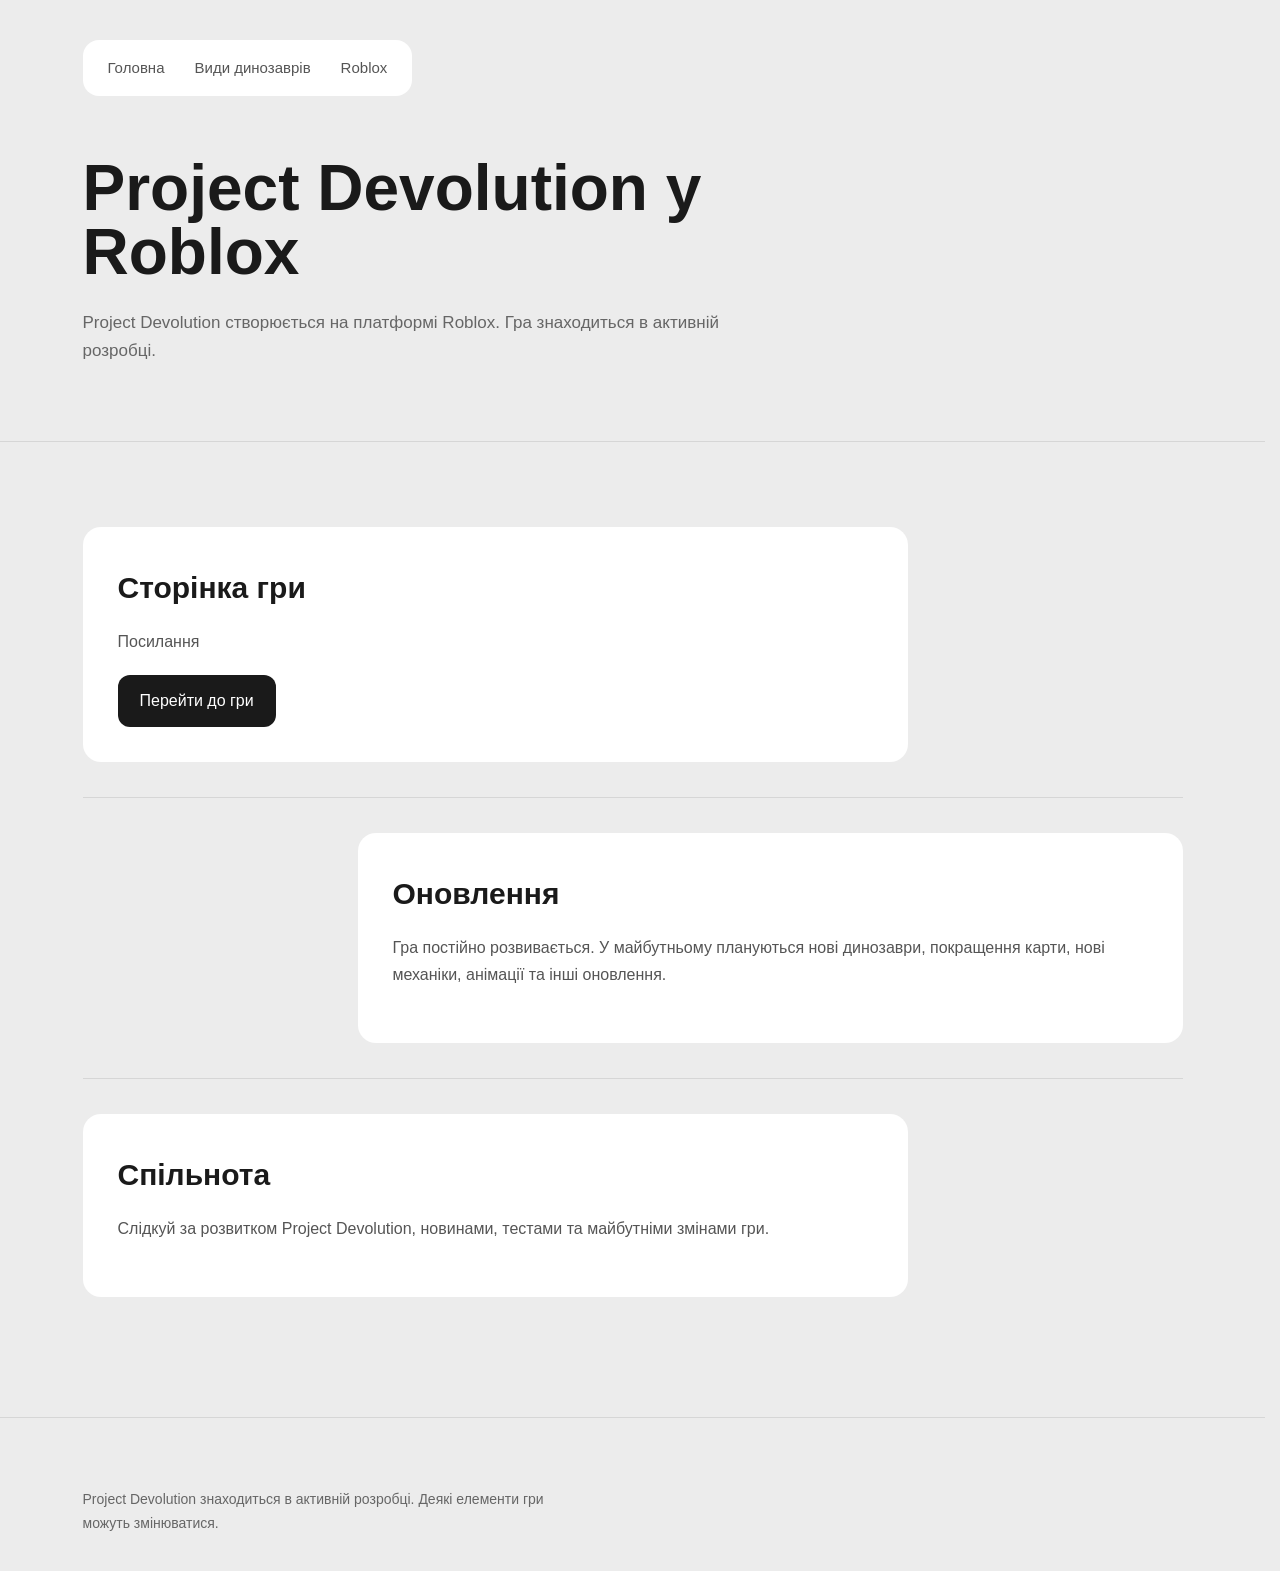
==== pages/roblox.html @ 4685bc26 "Add files via upload" ====
<!DOCTYPE html>
<html>
<head>
	<meta charset="utf-8">
	<link rel="stylesheet" type="text/css" href="../styles/style3.css">
	<meta name="viewport" content="width=device-width, initial-scale=1">
	<title>Roblox</title>
</head>
<body>

	<header>

		<nav>
			<a href="../index.html">Головна</a>
			<a href="../pages/types.html">Види динозаврів</a>
			<a href="#">Roblox</a>
		</nav>

		<h1>Project Devolution у Roblox</h1>

		<p>
			Project Devolution створюється на платформі Roblox. Гра знаходиться в активній розробці.
		</p>

	</header>

	<hr>

	<main>

		<article class="roblox-game">

			<h2>Сторінка гри</h2>

			<p>
				Посилання
			</p>

			<a href="https://www.roblox.com/share?code=628700e929b2354d935ef6e95ddd826f&type=ExperienceDetails&stamp=1778526825865" target="_blank">Перейти до гри</a>

		</article>

		<hr>

		<article class="roblox-updates">

			<h2>Оновлення</h2>

			<p>
				Гра постійно розвивається. У майбутньому плануються нові динозаври, покращення карти, нові механіки, анімації та інші оновлення.
			</p>

		</article>

		<hr>

		<article class="roblox-community">

			<h2>Спільнота</h2>

			<p>
				Слідкуй за розвитком Project Devolution, новинами, тестами та майбутніми змінами гри.
			</p>

		</article>

	</main>

	<hr>

	<footer>

		<p class="footer">
			Project Devolution знаходиться в активній розробці. Деякі елементи гри можуть змінюватися.
		</p>

	</footer>

</body>
</html>
---- styles/style3.css ----
* {
	margin: 0;
	padding: 0;
	box-sizing: border-box;
}

html {
	scrollbar-gutter: stable;
}

body {
	background: #ececec;
	color: #1a1a1a;
	font-family: Arial, sans-serif;
	line-height: 1.7;
}

header,
main,
footer {
	width: 90%;
	max-width: 1100px;
	margin: auto;
}

header {
	padding: 40px 0;
}

nav {
	display: flex;
	gap: 30px;
	background: white;
	padding: 15px 25px;
	border-radius: 16px;
	width: max-content;
	margin-bottom: 60px;
}

nav a {
	text-decoration: none;
	color: #555;
	font-size: 15px;
}

nav a:hover {
	color: black;
}

header h1 {
	font-size: 64px;
	max-width: 800px;
	line-height: 1;
	margin-bottom: 25px;
}

header p {
	max-width: 650px;
	color: #666;
	font-size: 17px;
}

main {
	padding: 50px 0;
}

article {
	background: white;
	padding: 35px;
	border-radius: 18px;
	margin-bottom: 35px;
	width: 75%;
}

.roblox-game {
	margin-left: 0;
}

.roblox-updates {
	margin-left: auto;
}

.roblox-community {
	margin-left: 0;
}

article h2 {
	font-size: 30px;
	margin-bottom: 15px;
}

article p {
	color: #555;
	margin-bottom: 20px;
}

article a {
	display: inline-block;
	text-decoration: none;
	background: #1a1a1a;
	color: white;
	padding: 12px 22px;
	border-radius: 12px;
}

article a:hover {
	background: #333;
}

hr {
	border: none;
	height: 1px;
	background: #d6d6d6;
	margin: 35px 0;
}

footer {
	padding: 35px 0;
}

.footer {
	color: #666;
	font-size: 14px;
	max-width: 500px;
}

@media (max-width: 800px) {

	header h1 {
		font-size: 42px;
	}

	nav {
		flex-wrap: wrap;
		gap: 15px;
	}

	article {
		width: 100%;
	}
}
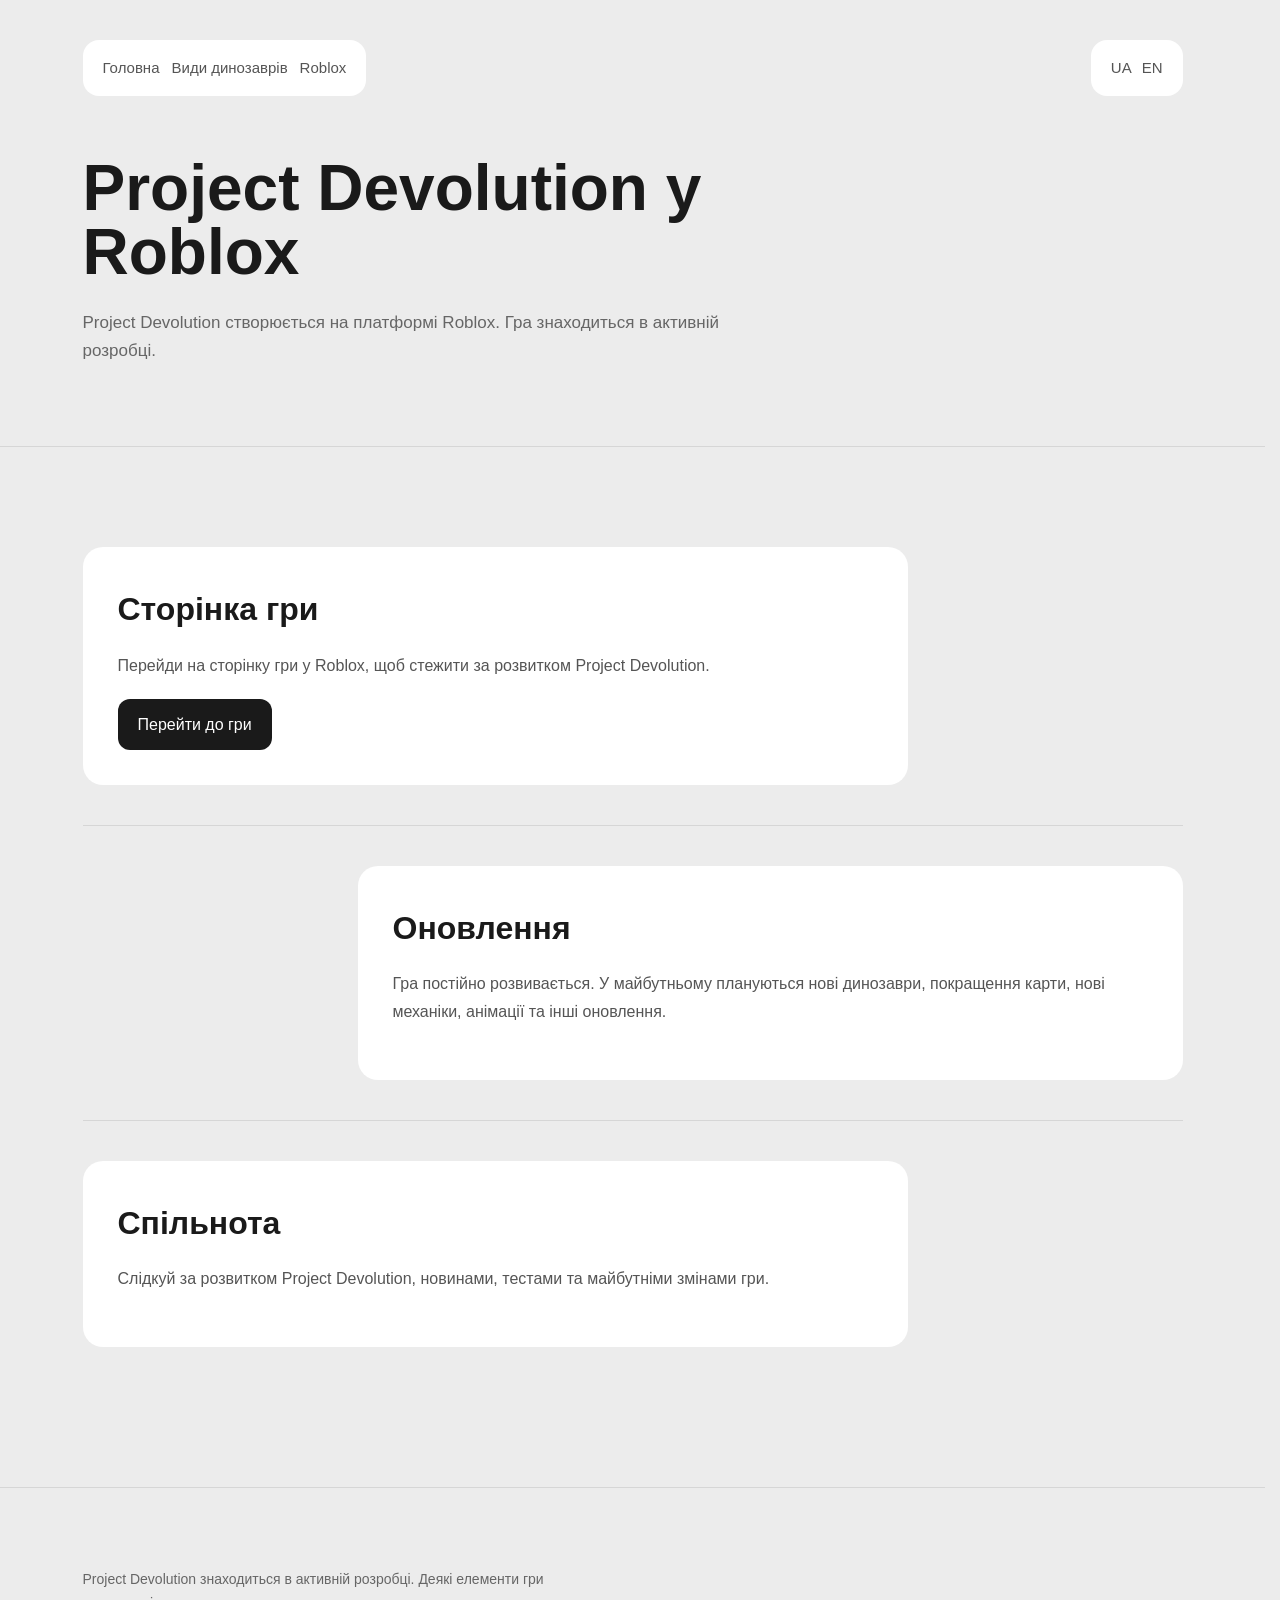
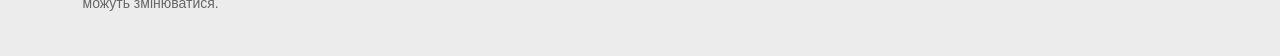
==== commit 4bc56a67: "Add files via upload" ====
--- a/pages/roblox.html
+++ b/pages/roblox.html
@@ -1,5 +1,5 @@
 <!DOCTYPE html>
-<html>
+<html lang="uk">
 <head>
 	<meta charset="utf-8">
 	<link rel="stylesheet" type="text/css" href="../styles/style3.css">
@@ -10,11 +10,20 @@
 
 	<header>
 
-		<nav>
-			<a href="../index.html">Головна</a>
-			<a href="../pages/types.html">Види динозаврів</a>
-			<a href="#">Roblox</a>
-		</nav>
+		<div class="top-bar">
+
+			<nav>
+				<a href="../index.html">Головна</a>
+				<a href="types.html">Види динозаврів</a>
+				<a href="#">Roblox</a>
+			</nav>
+
+			<div class="language">
+				<a href="#">UA</a>
+				<a href="../en/pages/roblox-en.html">EN</a>
+			</div>
+
+		</div>
 
 		<h1>Project Devolution у Roblox</h1>
 
@@ -33,10 +42,10 @@
 			<h2>Сторінка гри</h2>
 
 			<p>
-				Посилання
+				Перейди на сторінку гри у Roblox, щоб стежити за розвитком Project Devolution.
 			</p>
 
-			<a href="https://www.roblox.com/share?code=628700e929b2354d935ef6e95ddd826f&type=ExperienceDetails&stamp=1778526825865" target="_blank">Перейти до гри</a>
+			<a href="#" target="_blank">Перейти до гри</a>
 
 		</article>
 
--- a/styles/style3.css
+++ b/styles/style3.css
@@ -27,29 +27,45 @@
 	padding: 40px 0;
 }
 
+.top-bar {
+	display: flex;
+	justify-content: space-between;
+	align-items: flex-start;
+	margin-bottom: 60px;
+	gap: 20px;
+}
+
 nav {
 	display: flex;
-	gap: 30px;
+	gap: 12px;
 	background: white;
-	padding: 15px 25px;
+	padding: 15px 20px;
 	border-radius: 16px;
-	width: max-content;
-	margin-bottom: 60px;
 }
 
+.language {
+	display: flex;
+	gap: 10px;
+	background: white;
+	padding: 15px 20px;
+	border-radius: 16px;
+}
+
+.language a,
 nav a {
 	text-decoration: none;
 	color: #555;
 	font-size: 15px;
 }
 
+.language a:hover,
 nav a:hover {
 	color: black;
 }
 
 header h1 {
 	font-size: 64px;
-	max-width: 800px;
+	max-width: 850px;
 	line-height: 1;
 	margin-bottom: 25px;
 }
@@ -61,18 +77,19 @@
 }
 
 main {
-	padding: 50px 0;
+	padding: 60px 0;
 }
 
 article {
 	background: white;
 	padding: 35px;
-	border-radius: 18px;
-	margin-bottom: 35px;
+	border-radius: 20px;
+	margin-bottom: 40px;
 	width: 75%;
 }
 
-.roblox-game {
+.roblox-game,
+.roblox-community {
 	margin-left: 0;
 }
 
@@ -80,12 +97,8 @@
 	margin-left: auto;
 }
 
-.roblox-community {
-	margin-left: 0;
-}
-
 article h2 {
-	font-size: 30px;
+	font-size: 32px;
 	margin-bottom: 15px;
 }
 
@@ -99,7 +112,7 @@
 	text-decoration: none;
 	background: #1a1a1a;
 	color: white;
-	padding: 12px 22px;
+	padding: 12px 20px;
 	border-radius: 12px;
 }
 
@@ -111,11 +124,11 @@
 	border: none;
 	height: 1px;
 	background: #d6d6d6;
-	margin: 35px 0;
+	margin: 40px 0;
 }
 
 footer {
-	padding: 35px 0;
+	padding: 40px 0;
 }
 
 .footer {
@@ -124,15 +137,19 @@
 	max-width: 500px;
 }
 
-@media (max-width: 800px) {
+@media (max-width: 900px) {
 
-	header h1 {
-		font-size: 42px;
+	.top-bar {
+		flex-direction: column;
+		align-items: flex-start;
 	}
 
 	nav {
 		flex-wrap: wrap;
-		gap: 15px;
+	}
+
+	header h1 {
+		font-size: 42px;
 	}
 
 	article {
